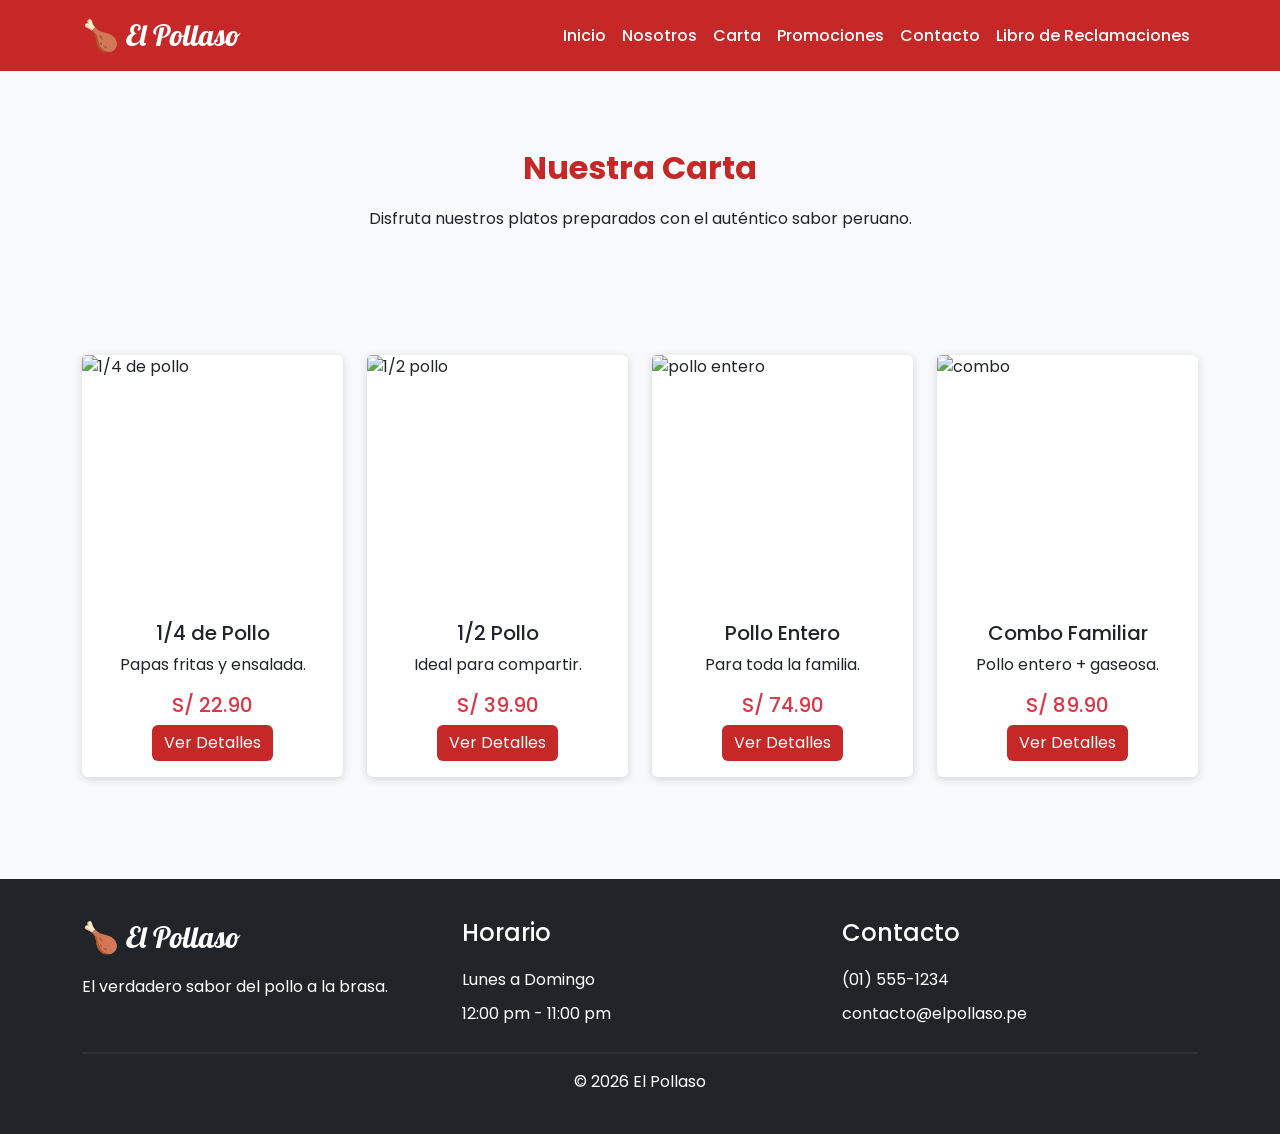
==== carta.html @ 2806cfe5 "avance" ====
<!DOCTYPE html>
<html lang="es">

<head>
    <meta charset="UTF-8">
    <meta name="viewport" content="width=device-width, initial-scale=1.0">
    <title>El Pollaso | Carta</title>

    <!-- Bootstrap -->
    <link href="https://cdn.jsdelivr.net/npm/bootstrap@5.3.8/dist/css/bootstrap.min.css" rel="stylesheet">

    <!-- Bootstrap Icons -->
    <link rel="stylesheet"
        href="https://cdn.jsdelivr.net/npm/bootstrap-icons@1.13.1/font/bootstrap-icons.min.css">

    <!-- Google Fonts -->
    <link href="https://fonts.googleapis.com/css2?family=Lobster&family=Poppins:wght@300;400;500;600;700&display=swap"
        rel="stylesheet">

    <!-- CSS -->
    <link rel="stylesheet" href="css/estilos.css">

</head>

<body>

    <!-- NAVBAR -->

    <nav class="navbar navbar-expand-lg navbar-dark rvm-navbar">

        <div class="container">

            <a class="navbar-brand rvm-logo" href="index.html">
                🍗 El Pollaso
            </a>

            <button class="navbar-toggler" type="button" data-bs-toggle="collapse"
                data-bs-target="#menuPrincipal">

                <span class="navbar-toggler-icon"></span>

            </button>

            <div class="collapse navbar-collapse" id="menuPrincipal">

                <ul class="navbar-nav ms-auto">

                    <li class="nav-item">
                        <a class="nav-link" href="index.html">Inicio</a>
                    </li>

                    <li class="nav-item">
                        <a class="nav-link" href="nosotros.html">Nosotros</a>
                    </li>

                    <li class="nav-item">
                        <a class="nav-link active" href="carta.html">Carta</a>
                    </li>

                    <li class="nav-item">
                        <a class="nav-link" href="promociones.html">Promociones</a>
                    </li>

                    <li class="nav-item">
                        <a class="nav-link" href="contacto.html">Contacto</a>
                    </li>

                    <li class="nav-item">
                        <a class="nav-link" href="libro.html">Libro de Reclamaciones</a>
                    </li>

                </ul>

            </div>

        </div>

    </nav>

    <!-- TÍTULO -->

    <section class="container my-5">

        <h2 class="text-center rvm-titulo">
            Nuestra Carta
        </h2>

        <p class="text-center">
            Disfruta nuestros platos preparados con el auténtico sabor peruano.
        </p>

    </section>

    <!-- CARDS -->

    <section class="container mb-5">

        <div class="row">

            <!-- CARD 1 -->

            <div class="col-md-3 mb-4">

                <div class="card h-100">

                    <img src="img/plato1.jpg" class="card-img-top" alt="1/4 de pollo">

                    <div class="card-body text-center">

                        <h5>1/4 de Pollo</h5>

                        <p>
                            Papas fritas y ensalada.
                        </p>

                        <h5 class="text-danger">
                            S/ 22.90
                        </h5>

                        <button class="btn btn-danger"
                            data-bs-toggle="modal"
                            data-bs-target="#modalPollo">

                            Ver Detalles

                        </button>

                    </div>

                </div>

            </div>

            <!-- CARD 2 -->

            <div class="col-md-3 mb-4">

                <div class="card h-100">

                    <img src="img/plato2.jpg" class="card-img-top" alt="1/2 pollo">

                    <div class="card-body text-center">

                        <h5>1/2 Pollo</h5>

                        <p>
                            Ideal para compartir.
                        </p>

                        <h5 class="text-danger">
                            S/ 39.90
                        </h5>

                        <button class="btn btn-danger"
                            data-bs-toggle="modal"
                            data-bs-target="#modalPollo">

                            Ver Detalles

                        </button>

                    </div>

                </div>

            </div>

            <!-- CARD 3 -->

            <div class="col-md-3 mb-4">

                <div class="card h-100">

                    <img src="img/plato3.jpg" class="card-img-top" alt="pollo entero">

                    <div class="card-body text-center">

                        <h5>Pollo Entero</h5>

                        <p>
                            Para toda la familia.
                        </p>

                        <h5 class="text-danger">
                            S/ 74.90
                        </h5>

                        <button class="btn btn-danger"
                            data-bs-toggle="modal"
                            data-bs-target="#modalPollo">

                            Ver Detalles

                        </button>

                    </div>

                </div>

            </div>

            <!-- CARD 4 -->

            <div class="col-md-3 mb-4">

                <div class="card h-100">

                    <img src="img/plato4.jpg" class="card-img-top" alt="combo">

                    <div class="card-body text-center">

                        <h5>Combo Familiar</h5>

                        <p>
                            Pollo entero + gaseosa.
                        </p>

                        <h5 class="text-danger">
                            S/ 89.90
                        </h5>

                        <button class="btn btn-danger"
                            data-bs-toggle="modal"
                            data-bs-target="#modalPollo">

                            Ver Detalles

                        </button>

                    </div>

                </div>

            </div>

        </div>

    </section>

    <!-- MODAL -->

    <div class="modal fade" id="modalPollo">

        <div class="modal-dialog">

            <div class="modal-content">

                <div class="modal-header">

                    <h5 class="modal-title">
                        1/4 de Pollo a la Brasa
                    </h5>

                    <button class="btn-close"
                        data-bs-dismiss="modal">
                    </button>

                </div>

                <div class="modal-body">

                    <img src="img/plato1.jpg"
                        class="img-fluid rounded mb-3"
                        alt="Pollo">

                    <p>

                        Incluye:

                    </p>

                    <ul>

                        <li>Papas fritas.</li>

                        <li>Ensalada fresca.</li>

                        <li>Cremas.</li>

                        <li>Bebida personal.</li>

                    </ul>

                    <h4 class="text-danger">
                        S/ 22.90
                    </h4>

                </div>

                <div class="modal-footer">

                    <button class="btn btn-secondary"
                        data-bs-dismiss="modal">

                        Cerrar

                    </button>

                </div>

            </div>

        </div>

    </div>

    <!-- FOOTER -->

    <footer class="rvm-footer">

        <div class="container">

            <div class="row">

                <div class="col-md-4">

                    <h3 class="rvm-logo">
                        🍗 El Pollaso
                    </h3>

                    <p>
                        El verdadero sabor del pollo a la brasa.
                    </p>

                </div>

                <div class="col-md-4">

                    <h4>Horario</h4>

                    <p>Lunes a Domingo</p>

                    <p>12:00 pm - 11:00 pm</p>

                </div>

                <div class="col-md-4">

                    <h4>Contacto</h4>

                    <p>(01) 555-1234</p>

                    <p>contacto@elpollaso.pe</p>

                </div>

            </div>

            <hr>

            <p class="text-center mb-0">

                © 2026 El Pollaso

            </p>

        </div>

    </footer>

    <!-- Bootstrap -->

    <script src="https://cdn.jsdelivr.net/npm/bootstrap@5.3.8/dist/js/bootstrap.bundle.min.js"></script>

</body>

</html>
---- css/estilos.css ----
/*=========================================
    ESTILOS GENERALES
=========================================*/

body{
    font-family: 'Poppins', sans-serif;
    background-color: #f8f9fa;
    color: #212529;
}

.rvm-titulo{
    color: #C62828;
    font-weight: bold;
    margin-bottom: 20px;
}

.rvm-texto{
    text-align: justify;
    line-height: 1.8;
}

/*=========================================
    NAVBAR
=========================================*/

.rvm-navbar{
    background-color: #C62828;
}

.rvm-logo{
    font-family: 'Lobster', cursive;
    font-size: 30px;
    color: #ffffff !important;
}

.navbar-nav .nav-link{
    color: white;
    font-weight: 500;
}

/*=========================================
    CAROUSEL
=========================================*/

.rvm-banner{
    height: 550px;
    object-fit: cover;
}

.carousel-caption{
    background-color: rgba(0,0,0,0.45);
    padding: 20px;
    border-radius: 10px;
}

.carousel-caption h2{
    font-size: 40px;
    font-weight: bold;
}

.carousel-caption p{
    font-size: 18px;
}

/*=========================================
    BOTONES
=========================================*/

.btn-warning{
    background-color: #FFC107;
    border: none;
    color: black;
    font-weight: bold;
}

.btn-danger{
    background-color: #C62828;
    border: none;
}

/*=========================================
    BIENVENIDA
=========================================*/

section{
    padding-top: 30px;
    padding-bottom: 30px;
}

/*=========================================
    CARDS
=========================================*/

.card{
    border: none;
    box-shadow: 0px 2px 8px rgba(0,0,0,.15);
}

.card img{
    height: 250px;
    object-fit: cover;
}

.card-title{
    font-weight: bold;
}

.card-text{
    text-align: center;
}

/*=========================================
    ICONOS
=========================================*/

.bi{
    font-size: 55px;
}

/*=========================================
    VIDEO
=========================================*/

.ratio{
    border-radius: 10px;
    overflow: hidden;
}

/*=========================================
    FOOTER
=========================================*/

.rvm-footer{
    background-color: #212529;
    color: white;
    padding: 40px 0;
}

.rvm-footer h3,
.rvm-footer h4{
    margin-bottom: 20px;
}

.rvm-footer ul{
    padding-left: 0;
}

.rvm-footer li{
    list-style: none;
    margin-bottom: 8px;
}

.rvm-footer a{
    text-decoration: none;
    color: white;
}

.rvm-footer p{
    margin-bottom: 10px;
}

.rvm-footer hr{
    border: 1px solid #555;
}

/*=========================================
    RESPONSIVE
=========================================*/

@media (max-width:768px){

    .rvm-banner{
        height:300px;
    }

    .carousel-caption h2{
        font-size:24px;
    }

    .carousel-caption p{
        font-size:14px;
    }

    .rvm-titulo{
        text-align:center;
    }

    .rvm-logo{
        font-size:26px;
    }

}
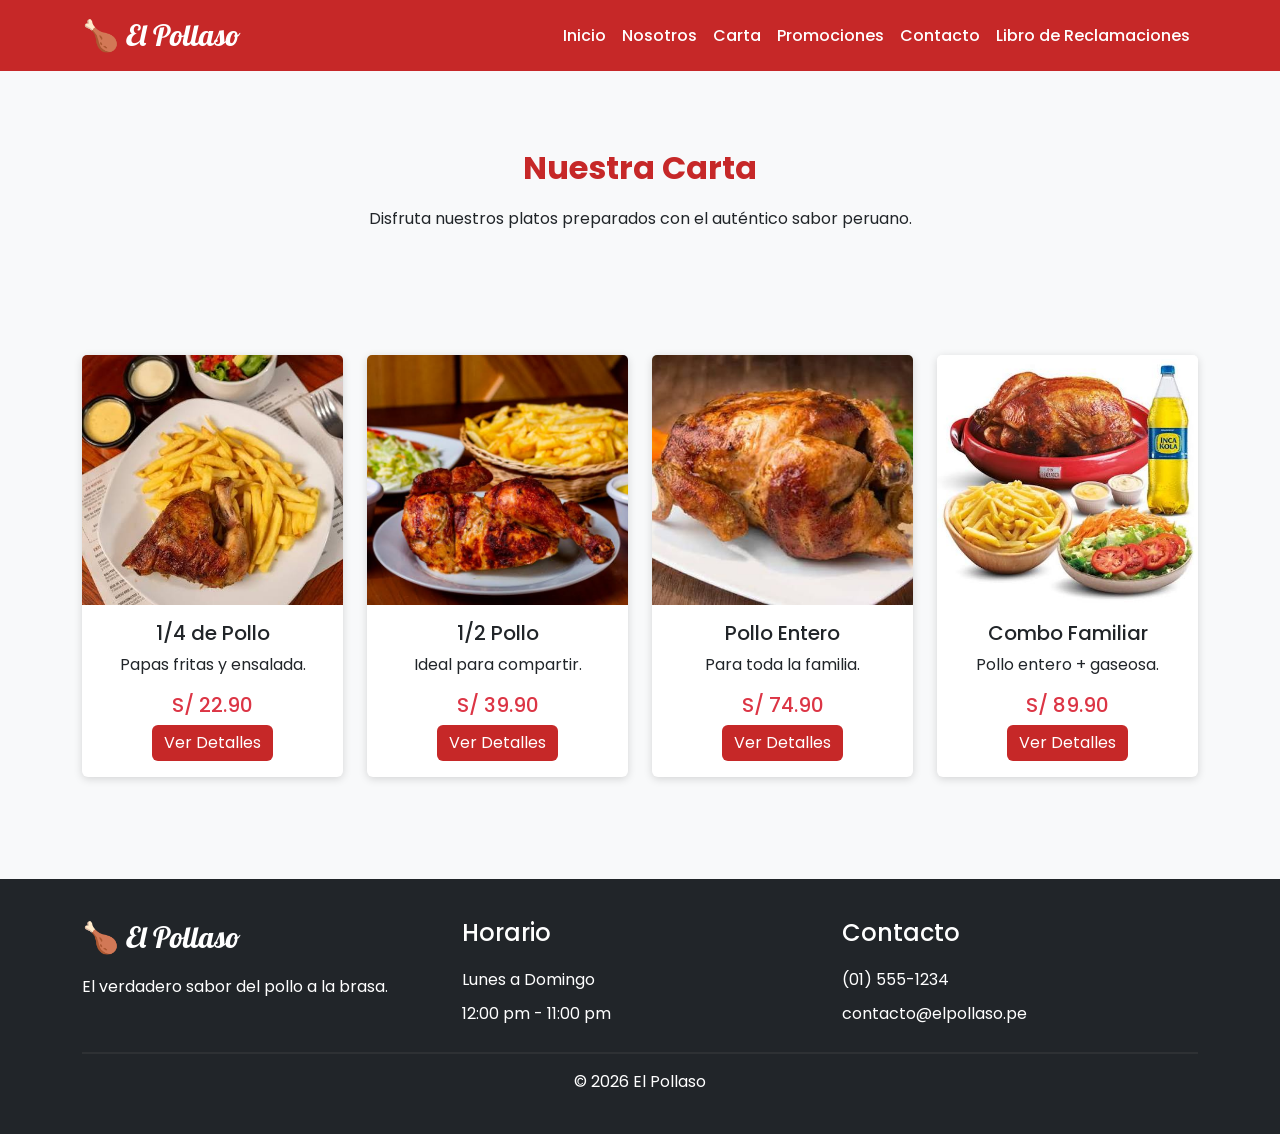
==== commit c112d18f: "avance" ====
--- a/carta.html
+++ b/carta.html
@@ -6,25 +6,24 @@
     <meta name="viewport" content="width=device-width, initial-scale=1.0">
     <title>El Pollaso | Carta</title>
 
-    <!-- Bootstrap -->
+    <!--Bootstrap-->
     <link href="https://cdn.jsdelivr.net/npm/bootstrap@5.3.8/dist/css/bootstrap.min.css" rel="stylesheet">
 
-    <!-- Bootstrap Icons -->
+    <!--Bootstrap Iconos-->
     <link rel="stylesheet"
         href="https://cdn.jsdelivr.net/npm/bootstrap-icons@1.13.1/font/bootstrap-icons.min.css">
 
-    <!-- Google Fonts -->
+    <!--Fuentes Google-->
     <link href="https://fonts.googleapis.com/css2?family=Lobster&family=Poppins:wght@300;400;500;600;700&display=swap"
         rel="stylesheet">
 
-    <!-- CSS -->
     <link rel="stylesheet" href="css/estilos.css">
 
 </head>
 
 <body>
 
-    <!-- NAVBAR -->
+    <!--Barra Nav-->
 
     <nav class="navbar navbar-expand-lg navbar-dark rvm-navbar">
 
@@ -77,7 +76,7 @@
 
     </nav>
 
-    <!-- TÍTULO -->
+    <!--TÍTULO-->
 
     <section class="container my-5">
 
@@ -91,13 +90,13 @@
 
     </section>
 
-    <!-- CARDS -->
+    <!--CARDS-->
 
     <section class="container mb-5">
 
         <div class="row">
 
-            <!-- CARD 1 -->
+            <!--1/4-->
 
             <div class="col-md-3 mb-4">
 
@@ -131,7 +130,7 @@
 
             </div>
 
-            <!-- CARD 2 -->
+            <!--1/2-->
 
             <div class="col-md-3 mb-4">
 
@@ -165,7 +164,7 @@
 
             </div>
 
-            <!-- CARD 3 -->
+            <!--P.Entero-->
 
             <div class="col-md-3 mb-4">
 
@@ -199,7 +198,7 @@
 
             </div>
 
-            <!-- CARD 4 -->
+            <!--P.Fam-->
 
             <div class="col-md-3 mb-4">
 
@@ -237,7 +236,7 @@
 
     </section>
 
-    <!-- MODAL -->
+    <!--MODAL-->
 
     <div class="modal fade" id="modalPollo">
 
@@ -304,7 +303,7 @@
 
     </div>
 
-    <!-- FOOTER -->
+    <!--FOOTER-->
 
     <footer class="rvm-footer">
 
@@ -358,7 +357,7 @@
 
     </footer>
 
-    <!-- Bootstrap -->
+    <!--Bootstrap-->
 
     <script src="https://cdn.jsdelivr.net/npm/bootstrap@5.3.8/dist/js/bootstrap.bundle.min.js"></script>
 
--- a/css/estilos.css
+++ b/css/estilos.css
@@ -1,6 +1,4 @@
-/*=========================================
-    ESTILOS GENERALES
-=========================================*/
+/*ESTILOS GENERALES*/
 
 body{
     font-family: 'Poppins', sans-serif;
@@ -19,9 +17,7 @@
     line-height: 1.8;
 }
 
-/*=========================================
-    NAVBAR
-=========================================*/
+/*NAVBAR*/
 
 .rvm-navbar{
     background-color: #C62828;
@@ -38,9 +34,7 @@
     font-weight: 500;
 }
 
-/*=========================================
-    CAROUSEL
-=========================================*/
+/*CARRUSEL*/
 
 .rvm-banner{
     height: 550px;
@@ -62,9 +56,7 @@
     font-size: 18px;
 }
 
-/*=========================================
-    BOTONES
-=========================================*/
+/*BOTONES*/
 
 .btn-warning{
     background-color: #FFC107;
@@ -78,18 +70,14 @@
     border: none;
 }
 
-/*=========================================
-    BIENVENIDA
-=========================================*/
+/*BIENVENIDA*/
 
 section{
     padding-top: 30px;
     padding-bottom: 30px;
 }
 
-/*=========================================
-    CARDS
-=========================================*/
+/*CARDS*/
 
 .card{
     border: none;
@@ -109,26 +97,20 @@
     text-align: center;
 }
 
-/*=========================================
-    ICONOS
-=========================================*/
+/*ICONOS*/
 
 .bi{
     font-size: 55px;
 }
 
-/*=========================================
-    VIDEO
-=========================================*/
+/*VIDEO*/
 
 .ratio{
     border-radius: 10px;
     overflow: hidden;
 }
 
-/*=========================================
-    FOOTER
-=========================================*/
+/*FOOTER*/
 
 .rvm-footer{
     background-color: #212529;
@@ -163,9 +145,7 @@
     border: 1px solid #555;
 }
 
-/*=========================================
-    RESPONSIVE
-=========================================*/
+/*AJUSTE WEB/MOVIL*/
 
 @media (max-width:768px){
 
